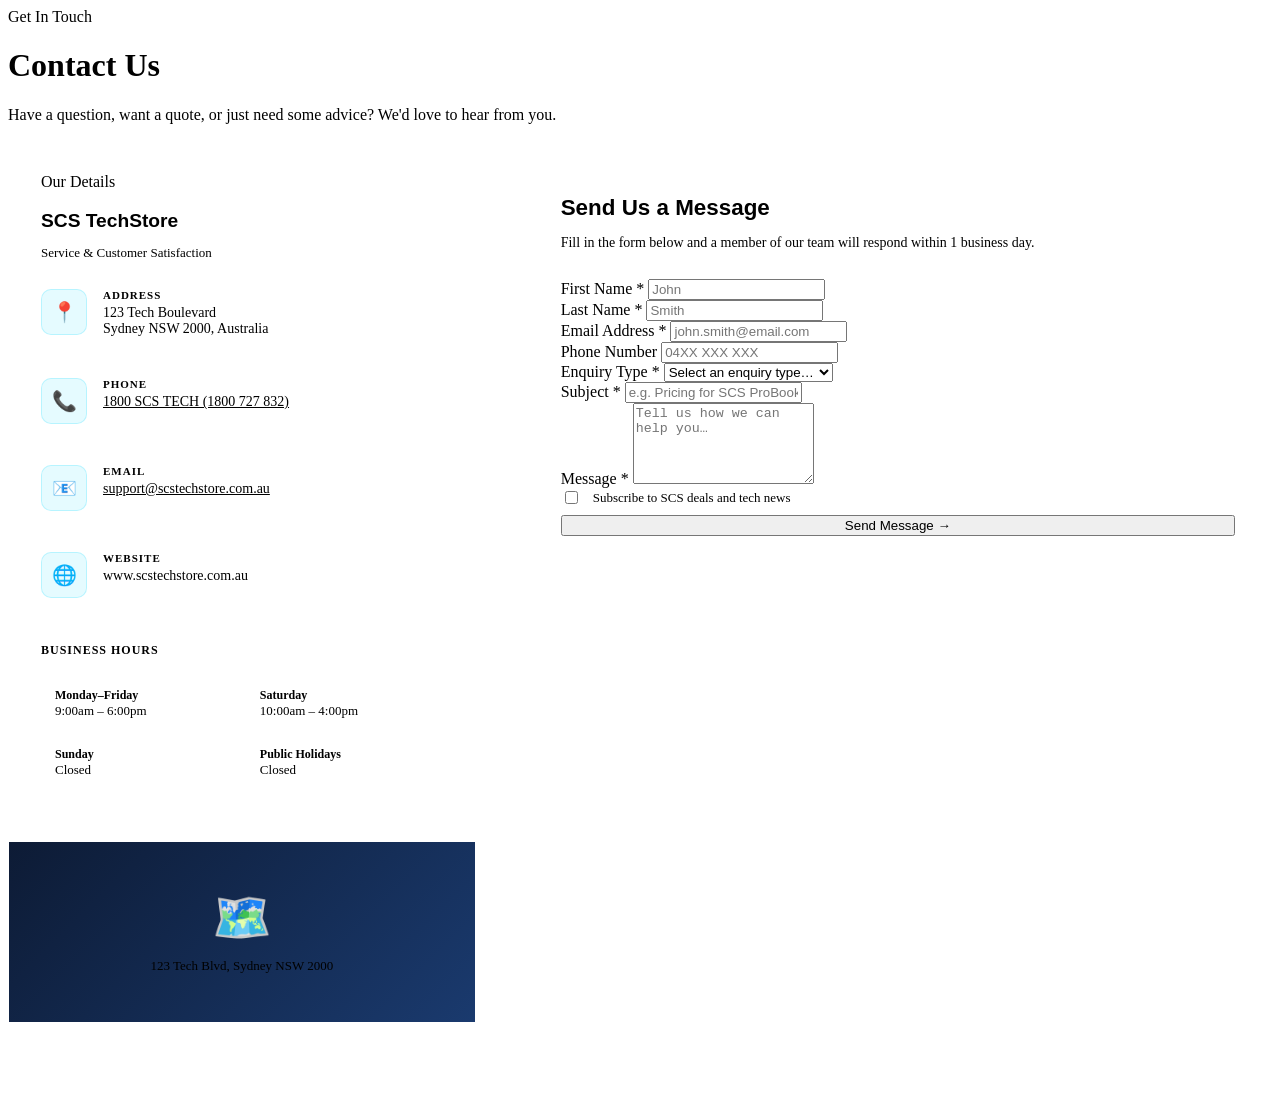
==== contact.html @ ad7700cf "Add files via upload" ====
<!DOCTYPE html>
<html lang="en">
<head>
  <meta charset="UTF-8" />
  <meta name="viewport" content="width=device-width, initial-scale=1.0" />
  <meta name="description" content="Contact SCS TechStore — we're here to help with any tech questions or orders." />
  <title>Contact Us — SCS TechStore</title>
  <link rel="stylesheet" href="../media/style.css" />
  <style>
    .contact-grid {
      display: grid;
      grid-template-columns: 1fr 1.6fr;
      gap: 48px;
      align-items: start;
    }

    .info-card {
      background: var(--slate);
      border: 1px solid rgba(255,255,255,0.06);
      border-radius: var(--radius);
      padding: 32px;
    }

    .form-card {
      background: var(--slate);
      border: 1px solid rgba(255,255,255,0.06);
      border-radius: var(--radius);
      padding: 36px;
    }

    .contact-detail {
      display: flex;
      align-items: flex-start;
      gap: 16px;
      padding: 20px 0;
      border-bottom: 1px solid rgba(255,255,255,0.06);
    }
    .contact-detail:last-of-type { border-bottom: none; }

    .ci-icon {
      width: 44px; height: 44px;
      background: rgba(0,212,255,0.1);
      border: 1px solid rgba(0,212,255,0.2);
      border-radius: 10px;
      display: flex; align-items: center; justify-content: center;
      font-size: 20px;
      flex-shrink: 0;
    }

    .ci-label {
      font-size: 11px; font-weight: 700;
      text-transform: uppercase; letter-spacing: 1px;
      color: var(--muted); margin-bottom: 4px;
    }
    .ci-value { color: var(--white); font-size: 14px; font-weight: 500; }

    .hours-grid {
      display: grid;
      grid-template-columns: 1fr 1fr;
      gap: 8px;
      margin-top: 20px;
    }
    .hour-row {
      display: flex; flex-direction: column;
      background: rgba(255,255,255,0.04);
      border-radius: 8px; padding: 10px 14px;
    }
    .hour-day { font-size: 12px; color: var(--muted); font-weight: 600; }
    .hour-time { font-size: 13px; color: var(--light); }

    .form-card h2 {
      font-family: 'Space Grotesk', sans-serif;
      font-size: 1.4rem; font-weight: 700;
      color: var(--white); margin-bottom: 8px;
    }
    .form-card p { font-size: 14px; color: var(--muted); margin-bottom: 28px; }

    .success-msg {
      display: none;
      background: rgba(16,185,129,0.1);
      border: 1px solid rgba(16,185,129,0.3);
      border-radius: 10px;
      padding: 20px;
      text-align: center;
      margin-top: 16px;
    }
    .success-msg.visible { display: block; }
    .success-msg h4 { color: #34D399; font-family: 'Space Grotesk', sans-serif; margin-bottom: 6px; }
    .success-msg p { color: var(--muted); font-size: 14px; margin: 0; }

    @media (max-width: 768px) {
      .contact-grid { grid-template-columns: 1fr; }
    }
  </style>
</head>
<body>

  <header id="site-header"></header>

  <div class="page-header">
    <div class="container">
      <span class="section-label">Get In Touch</span>
      <h1>Contact Us</h1>
      <p>Have a question, want a quote, or just need some advice? We'd love to hear from you.</p>
    </div>
  </div>

  <main>
    <div class="container" style="padding-bottom: 80px;">
      <div class="contact-grid">

        <!-- Contact Information -->
        <div>
          <div class="info-card">
            <span class="section-label">Our Details</span>
            <h3 style="font-family:'Space Grotesk',sans-serif; font-size:1.2rem; font-weight:700; color:var(--white); margin-bottom:4px;">SCS TechStore</h3>
            <p style="font-size:13px; color:var(--muted); margin-bottom:8px;">Service &amp; Customer Satisfaction</p>

            <div class="contact-detail">
              <div class="ci-icon">&#x1F4CD;</div>
              <div>
                <div class="ci-label">Address</div>
                <div class="ci-value">123 Tech Boulevard<br>Sydney NSW 2000, Australia</div>
              </div>
            </div>

            <div class="contact-detail">
              <div class="ci-icon">&#x1F4DE;</div>
              <div>
                <div class="ci-label">Phone</div>
                <div class="ci-value"><a href="tel:1800727832" style="color:var(--cyan);">1800 SCS TECH (1800 727 832)</a></div>
              </div>
            </div>

            <div class="contact-detail">
              <div class="ci-icon">&#x1F4E7;</div>
              <div>
                <div class="ci-label">Email</div>
                <div class="ci-value"><a href="mailto:support@scstechstore.com.au" style="color:var(--cyan);">support@scstechstore.com.au</a></div>
              </div>
            </div>

            <div class="contact-detail">
              <div class="ci-icon">&#x1F310;</div>
              <div>
                <div class="ci-label">Website</div>
                <div class="ci-value">www.scstechstore.com.au</div>
              </div>
            </div>

            <div style="margin-top: 24px;">
              <div style="font-size:12px; font-weight:700; text-transform:uppercase; letter-spacing:1px; color:var(--muted); margin-bottom:12px;">Business Hours</div>
              <div class="hours-grid">
                <div class="hour-row"><span class="hour-day">Monday–Friday</span><span class="hour-time">9:00am – 6:00pm</span></div>
                <div class="hour-row"><span class="hour-day">Saturday</span><span class="hour-time">10:00am – 4:00pm</span></div>
                <div class="hour-row"><span class="hour-day">Sunday</span><span class="hour-time">Closed</span></div>
                <div class="hour-row"><span class="hour-day">Public Holidays</span><span class="hour-time">Closed</span></div>
              </div>
            </div>
          </div>

          <!-- Map placeholder -->
          <div style="margin-top:20px; background:var(--slate); border:1px solid rgba(255,255,255,0.06); border-radius:var(--radius); overflow:hidden;">
            <div style="height:180px; background:linear-gradient(135deg,#0D1B35,#1A3A6E); display:flex; align-items:center; justify-content:center; flex-direction:column; gap:12px;">
              <span style="font-size:48px;">&#x1F5FA;&#xFE0F;</span>
              <span style="font-size:13px; color:var(--muted);">123 Tech Blvd, Sydney NSW 2000</span>
            </div>
          </div>
        </div>

        <!-- Contact Form -->
        <div class="form-card">
          <h2>Send Us a Message</h2>
          <p>Fill in the form below and a member of our team will respond within 1 business day.</p>

          <div id="contact-form">
            <div class="form-row">
              <div class="form-group">
                <label for="fname">First Name *</label>
                <input type="text" id="fname" placeholder="John" required />
              </div>
              <div class="form-group">
                <label for="lname">Last Name *</label>
                <input type="text" id="lname" placeholder="Smith" required />
              </div>
            </div>

            <div class="form-group">
              <label for="email">Email Address *</label>
              <input type="email" id="email" placeholder="john.smith@email.com" required />
            </div>

            <div class="form-group">
              <label for="phone">Phone Number</label>
              <input type="tel" id="phone" placeholder="04XX XXX XXX" />
            </div>

            <div class="form-group">
              <label for="enquiry">Enquiry Type *</label>
              <select id="enquiry">
                <option value="" disabled selected>Select an enquiry type…</option>
                <option>Product Enquiry</option>
                <option>Repair / Service Booking</option>
                <option>Order / Delivery Issue</option>
                <option>Business / Bulk Order</option>
                <option>Technical Support</option>
                <option>General Enquiry</option>
              </select>
            </div>

            <div class="form-group">
              <label for="subject">Subject *</label>
              <input type="text" id="subject" placeholder="e.g. Pricing for SCS ProBook 15" required />
            </div>

            <div class="form-group">
              <label for="message">Message *</label>
              <textarea id="message" rows="5" placeholder="Tell us how we can help you…" required></textarea>
            </div>

            <div class="form-group" style="display:flex; align-items:center; gap:12px;">
              <input type="checkbox" id="newsletter" style="width:auto; accent-color:var(--cyan);" />
              <label for="newsletter" style="font-size:13px; color:var(--muted); font-weight:400; margin:0; cursor:pointer;">Subscribe to SCS deals and tech news</label>
            </div>

            <button class="btn btn-primary" style="width:100%; justify-content:center; margin-top:8px;" onclick="submitForm()">
              Send Message &#x2192;
            </button>
          </div>

          <div class="success-msg" id="success-msg">
            <h4>&#x2713; Message Sent!</h4>
            <p>Thanks for reaching out. We'll get back to you within 1 business day.</p>
          </div>
        </div>

      </div>
    </div>
  </main>

  <footer id="site-footer"></footer>

  <script>
    const s = document.createElement('script');
    s.src = '../scripts/nav.js';
    document.head.appendChild(s);

    function submitForm() {
      const req = ['fname','lname','email','enquiry','subject','message'];
      let ok = true;
      req.forEach(id => {
        const el = document.getElementById(id);
        if (!el.value.trim()) {
          el.style.borderColor = '#F87171';
          ok = false;
        } else {
          el.style.borderColor = '';
        }
      });
      if (!ok) { alert('Please fill in all required fields.'); return; }
      document.getElementById('contact-form').style.display = 'none';
      document.getElementById('success-msg').classList.add('visible');
    }
  </script>
</body>
</html>
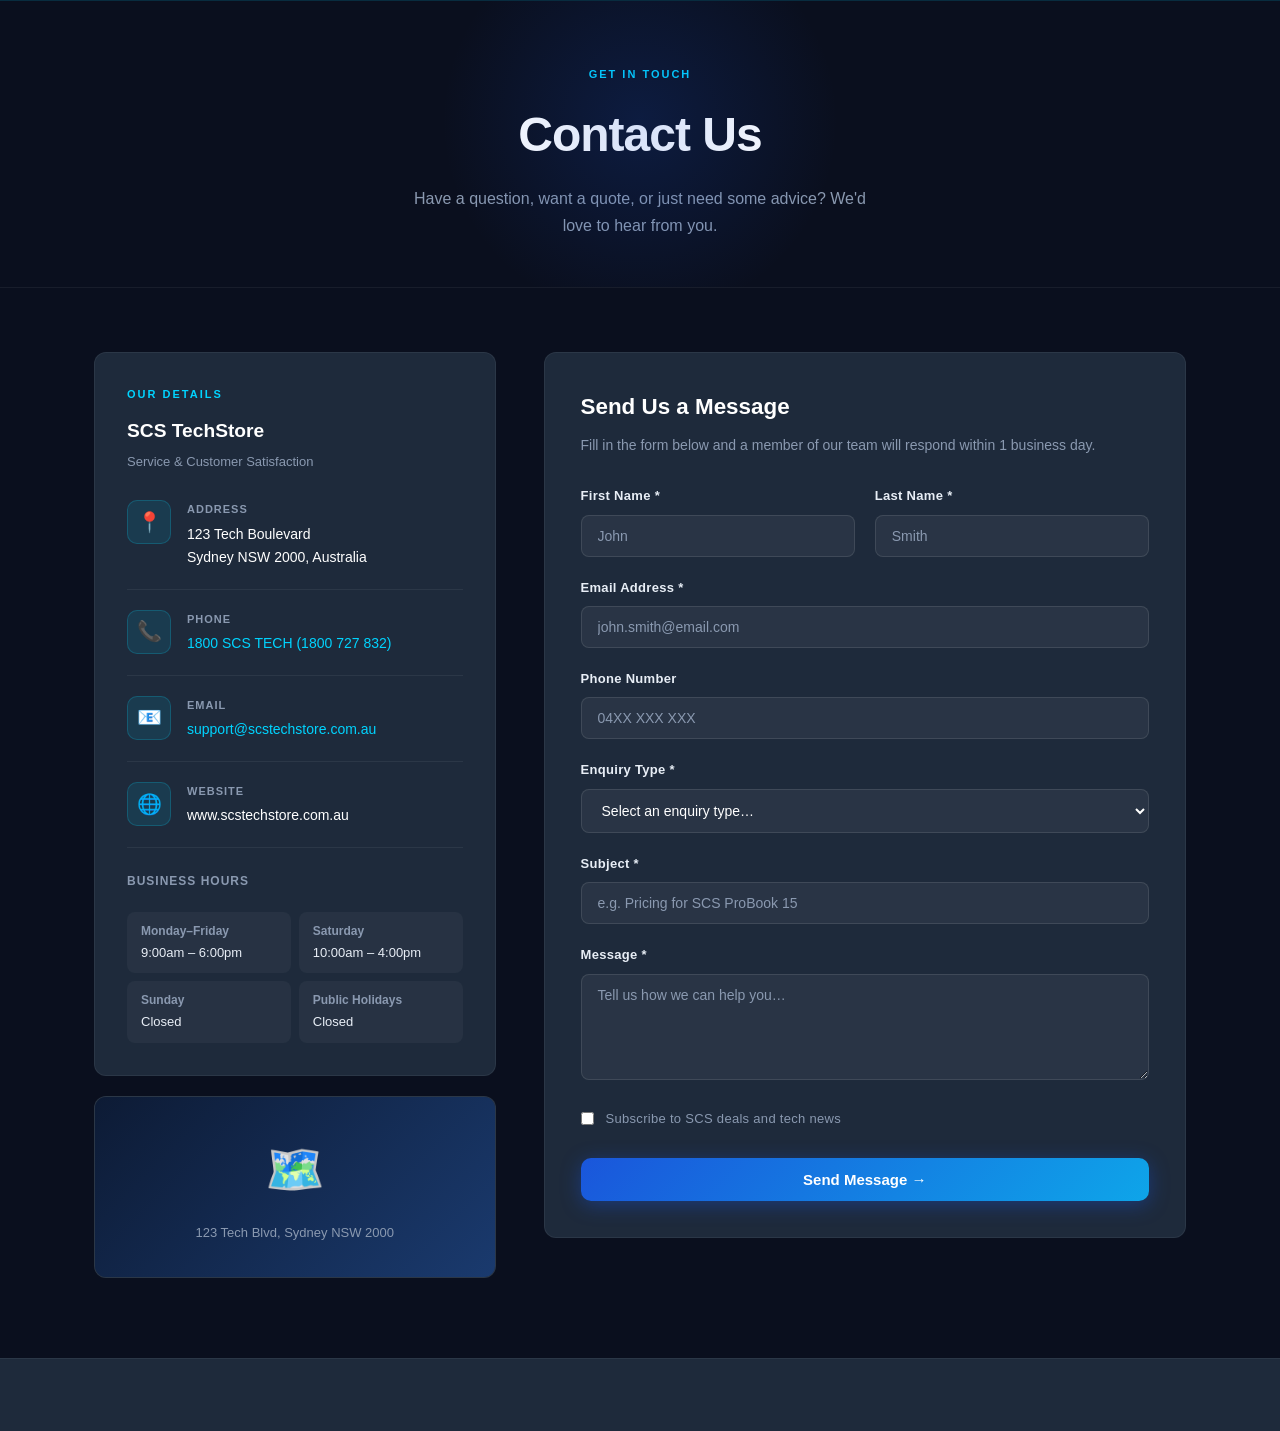
==== commit d1585098: "Update contact.html" ====
--- a/contact.html
+++ b/contact.html
@@ -5,7 +5,7 @@
   <meta name="viewport" content="width=device-width, initial-scale=1.0" />
   <meta name="description" content="Contact SCS TechStore — we're here to help with any tech questions or orders." />
   <title>Contact Us — SCS TechStore</title>
-  <link rel="stylesheet" href="../media/style.css" />
+<link rel="stylesheet" href="style.css" />
   <style>
     .contact-grid {
       display: grid;
--- a/style.css
+++ b/style.css
@@ -0,0 +1,638 @@
+/* =============================================
+   SCS Online Computer Store — Global Stylesheet
+   © Service & Customer Satisfaction (SCS) 2023
+   ============================================= */
+
+@import url('https://fonts.googleapis.com/css2?family=Space+Grotesk:wght@300;400;500;600;700&family=Inter:wght@300;400;500;600&display=swap');
+
+/* ── Reset & Base ── */
+*, *::before, *::after { box-sizing: border-box; margin: 0; padding: 0; }
+
+:root {
+  --navy:    #0A0F1E;
+  --blue:    #1A56DB;
+  --cyan:    #00D4FF;
+  --slate:   #1E2A3B;
+  --mid:     #2C3E55;
+  --light:   #E8EEF6;
+  --white:   #FFFFFF;
+  --accent:  #00D4FF;
+  --muted:   #8A99B0;
+  --success: #10B981;
+  --font-display: 'Space Grotesk', sans-serif;
+  --font-body:    'Inter', sans-serif;
+  --radius: 12px;
+  --shadow: 0 4px 24px rgba(0,0,0,0.3);
+  --transition: 0.25s cubic-bezier(0.4,0,0.2,1);
+}
+
+html { scroll-behavior: smooth; }
+
+body {
+  font-family: var(--font-body);
+  background: var(--navy);
+  color: var(--light);
+  line-height: 1.65;
+  min-height: 100vh;
+  display: flex;
+  flex-direction: column;
+}
+
+a { color: var(--cyan); text-decoration: none; transition: color var(--transition); }
+a:hover { color: var(--white); }
+img { max-width: 100%; display: block; }
+ul { list-style: none; }
+
+/* ── Layout ── */
+.container { max-width: 1140px; margin: 0 auto; padding: 0 24px; }
+
+/* ── Header / Nav ── */
+header {
+  background: rgba(10,15,30,0.96);
+  backdrop-filter: blur(12px);
+  border-bottom: 1px solid rgba(0,212,255,0.15);
+  position: sticky;
+  top: 0;
+  z-index: 100;
+}
+
+.header-inner {
+  display: flex;
+  align-items: center;
+  justify-content: space-between;
+  padding: 14px 24px;
+  max-width: 1140px;
+  margin: 0 auto;
+}
+
+/* Logo */
+.logo {
+  display: flex;
+  align-items: center;
+  gap: 12px;
+  text-decoration: none;
+}
+
+.logo-mark {
+  width: 44px;
+  height: 44px;
+  background: linear-gradient(135deg, var(--blue), var(--cyan));
+  border-radius: 10px;
+  display: flex;
+  align-items: center;
+  justify-content: center;
+  font-family: var(--font-display);
+  font-weight: 700;
+  font-size: 18px;
+  color: var(--white);
+  letter-spacing: -1px;
+  flex-shrink: 0;
+  box-shadow: 0 0 20px rgba(0,212,255,0.3);
+}
+
+.logo-text { display: flex; flex-direction: column; line-height: 1.2; }
+.logo-name {
+  font-family: var(--font-display);
+  font-weight: 700;
+  font-size: 18px;
+  color: var(--white);
+  letter-spacing: -0.3px;
+}
+.logo-tagline {
+  font-size: 10px;
+  font-weight: 500;
+  color: var(--cyan);
+  text-transform: uppercase;
+  letter-spacing: 1.5px;
+}
+
+/* Nav links */
+nav ul {
+  display: flex;
+  gap: 4px;
+  align-items: center;
+}
+
+nav ul li a {
+  display: block;
+  padding: 8px 16px;
+  font-size: 14px;
+  font-weight: 500;
+  color: var(--muted);
+  border-radius: 8px;
+  transition: all var(--transition);
+}
+
+nav ul li a:hover,
+nav ul li a.active {
+  color: var(--white);
+  background: rgba(0,212,255,0.1);
+}
+
+nav ul li a.active {
+  color: var(--cyan);
+}
+
+/* ── Hero ── */
+.hero {
+  padding: 96px 24px 80px;
+  text-align: center;
+  position: relative;
+  overflow: hidden;
+}
+
+.hero::before {
+  content: '';
+  position: absolute;
+  top: -120px; left: 50%;
+  transform: translateX(-50%);
+  width: 600px; height: 600px;
+  background: radial-gradient(circle, rgba(26,86,219,0.25) 0%, transparent 70%);
+  pointer-events: none;
+}
+
+.hero-eyebrow {
+  display: inline-flex;
+  align-items: center;
+  gap: 8px;
+  background: rgba(0,212,255,0.1);
+  border: 1px solid rgba(0,212,255,0.25);
+  border-radius: 999px;
+  padding: 6px 16px;
+  font-size: 12px;
+  font-weight: 600;
+  color: var(--cyan);
+  text-transform: uppercase;
+  letter-spacing: 1.5px;
+  margin-bottom: 28px;
+}
+
+.hero h1 {
+  font-family: var(--font-display);
+  font-size: clamp(2.4rem, 6vw, 4rem);
+  font-weight: 700;
+  line-height: 1.1;
+  color: var(--white);
+  margin-bottom: 20px;
+  letter-spacing: -1.5px;
+}
+
+.hero h1 span {
+  background: linear-gradient(90deg, var(--blue), var(--cyan));
+  -webkit-background-clip: text;
+  -webkit-text-fill-color: transparent;
+  background-clip: text;
+}
+
+.hero p {
+  font-size: 1.1rem;
+  color: var(--muted);
+  max-width: 560px;
+  margin: 0 auto 36px;
+}
+
+.btn {
+  display: inline-flex;
+  align-items: center;
+  gap: 8px;
+  padding: 13px 28px;
+  border-radius: 10px;
+  font-family: var(--font-body);
+  font-size: 15px;
+  font-weight: 600;
+  cursor: pointer;
+  transition: all var(--transition);
+  border: none;
+  text-decoration: none;
+}
+
+.btn-primary {
+  background: linear-gradient(135deg, var(--blue), #0EA5E9);
+  color: var(--white);
+  box-shadow: 0 4px 20px rgba(26,86,219,0.4);
+}
+
+.btn-primary:hover {
+  transform: translateY(-2px);
+  box-shadow: 0 8px 28px rgba(26,86,219,0.5);
+  color: var(--white);
+}
+
+.btn-outline {
+  background: transparent;
+  color: var(--light);
+  border: 1px solid rgba(255,255,255,0.2);
+}
+
+.btn-outline:hover {
+  background: rgba(255,255,255,0.06);
+  border-color: rgba(255,255,255,0.4);
+  color: var(--white);
+}
+
+.hero-btns { display: flex; gap: 12px; justify-content: center; flex-wrap: wrap; }
+
+/* ── Section common ── */
+section { padding: 72px 0; }
+.section-label {
+  display: block;
+  font-size: 11px;
+  font-weight: 700;
+  text-transform: uppercase;
+  letter-spacing: 2px;
+  color: var(--cyan);
+  margin-bottom: 12px;
+}
+.section-title {
+  font-family: var(--font-display);
+  font-size: clamp(1.6rem, 3vw, 2.2rem);
+  font-weight: 700;
+  color: var(--white);
+  letter-spacing: -0.5px;
+  margin-bottom: 16px;
+}
+.section-sub {
+  color: var(--muted);
+  font-size: 1rem;
+  max-width: 520px;
+  margin-bottom: 48px;
+}
+
+/* ── Cards ── */
+.card {
+  background: var(--slate);
+  border: 1px solid rgba(255,255,255,0.06);
+  border-radius: var(--radius);
+  padding: 28px;
+  transition: all var(--transition);
+}
+
+.card:hover {
+  border-color: rgba(0,212,255,0.25);
+  transform: translateY(-4px);
+  box-shadow: 0 12px 32px rgba(0,0,0,0.4);
+}
+
+/* ── Stats bar ── */
+.stats-bar {
+  background: var(--slate);
+  border-top: 1px solid rgba(255,255,255,0.06);
+  border-bottom: 1px solid rgba(255,255,255,0.06);
+  padding: 32px 0;
+}
+
+.stats-grid {
+  display: grid;
+  grid-template-columns: repeat(4, 1fr);
+  gap: 24px;
+  text-align: center;
+}
+
+.stat-num {
+  font-family: var(--font-display);
+  font-size: 2rem;
+  font-weight: 700;
+  color: var(--cyan);
+  display: block;
+}
+.stat-label { font-size: 13px; color: var(--muted); margin-top: 4px; }
+
+/* ── Features grid ── */
+.features-grid {
+  display: grid;
+  grid-template-columns: repeat(auto-fit, minmax(280px, 1fr));
+  gap: 20px;
+}
+
+.feature-icon {
+  width: 48px; height: 48px;
+  background: rgba(0,212,255,0.1);
+  border-radius: 10px;
+  display: flex; align-items: center; justify-content: center;
+  margin-bottom: 20px;
+  font-size: 22px;
+}
+
+.feature-title {
+  font-family: var(--font-display);
+  font-size: 1rem;
+  font-weight: 600;
+  color: var(--white);
+  margin-bottom: 8px;
+}
+
+.feature-desc { font-size: 14px; color: var(--muted); line-height: 1.6; }
+
+/* ── Table ── */
+.table-wrapper {
+  overflow-x: auto;
+  border-radius: var(--radius);
+  border: 1px solid rgba(255,255,255,0.08);
+}
+
+table {
+  width: 100%;
+  border-collapse: collapse;
+  font-size: 14px;
+}
+
+thead {
+  background: linear-gradient(90deg, var(--blue), #0EA5E9);
+}
+
+thead th {
+  padding: 14px 20px;
+  text-align: left;
+  font-weight: 600;
+  font-size: 12px;
+  text-transform: uppercase;
+  letter-spacing: 1px;
+  color: var(--white);
+}
+
+tbody tr {
+  border-bottom: 1px solid rgba(255,255,255,0.05);
+  transition: background var(--transition);
+}
+
+tbody tr:last-child { border-bottom: none; }
+tbody tr:hover { background: rgba(0,212,255,0.04); }
+
+tbody td {
+  padding: 14px 20px;
+  color: var(--light);
+}
+
+tbody tr:nth-child(even) td { background: rgba(255,255,255,0.02); }
+
+.badge {
+  display: inline-block;
+  padding: 3px 10px;
+  border-radius: 999px;
+  font-size: 11px;
+  font-weight: 600;
+}
+.badge-blue  { background: rgba(26,86,219,0.2);  color: #60A5FA; }
+.badge-green { background: rgba(16,185,129,0.2); color: #34D399; }
+.badge-cyan  { background: rgba(0,212,255,0.15); color: var(--cyan); }
+
+/* ── Form ── */
+.form-group { margin-bottom: 20px; }
+.form-group label {
+  display: block;
+  font-size: 13px;
+  font-weight: 600;
+  color: var(--light);
+  margin-bottom: 8px;
+  letter-spacing: 0.3px;
+}
+
+.form-group input,
+.form-group textarea,
+.form-group select {
+  width: 100%;
+  padding: 12px 16px;
+  background: rgba(255,255,255,0.05);
+  border: 1px solid rgba(255,255,255,0.1);
+  border-radius: 8px;
+  color: var(--white);
+  font-family: var(--font-body);
+  font-size: 14px;
+  outline: none;
+  transition: border-color var(--transition), box-shadow var(--transition);
+}
+
+.form-group input:focus,
+.form-group textarea:focus,
+.form-group select:focus {
+  border-color: var(--cyan);
+  box-shadow: 0 0 0 3px rgba(0,212,255,0.12);
+}
+
+.form-group input::placeholder,
+.form-group textarea::placeholder { color: var(--muted); }
+
+.form-row { display: grid; grid-template-columns: 1fr 1fr; gap: 20px; }
+
+/* ── Gallery grid ── */
+.gallery-grid {
+  display: grid;
+  grid-template-columns: repeat(auto-fill, minmax(260px, 1fr));
+  gap: 20px;
+}
+
+.gallery-item {
+  border-radius: var(--radius);
+  overflow: hidden;
+  border: 1px solid rgba(255,255,255,0.06);
+  background: var(--slate);
+  transition: all var(--transition);
+  cursor: pointer;
+}
+
+.gallery-item:hover {
+  transform: scale(1.02);
+  border-color: rgba(0,212,255,0.3);
+  box-shadow: 0 8px 28px rgba(0,212,255,0.15);
+}
+
+.gallery-thumb {
+  width: 100%;
+  height: 200px;
+  display: flex;
+  align-items: center;
+  justify-content: center;
+  font-size: 60px;
+  background: linear-gradient(135deg, var(--slate), var(--mid));
+}
+
+.gallery-caption {
+  padding: 14px 16px;
+  font-size: 13px;
+  font-weight: 500;
+  color: var(--light);
+}
+
+/* ── Sitemap ── */
+.sitemap-tree {
+  font-family: var(--font-display);
+}
+
+.sitemap-root {
+  background: linear-gradient(135deg, var(--blue), #0EA5E9);
+  border-radius: var(--radius);
+  padding: 16px 24px;
+  text-align: center;
+  font-weight: 700;
+  font-size: 1.1rem;
+  margin-bottom: 32px;
+  display: inline-block;
+  width: 100%;
+}
+
+.sitemap-branches {
+  display: grid;
+  grid-template-columns: repeat(auto-fit, minmax(160px, 1fr));
+  gap: 16px;
+  position: relative;
+}
+
+.sitemap-node {
+  background: var(--slate);
+  border: 1px solid rgba(0,212,255,0.2);
+  border-radius: var(--radius);
+  padding: 16px 20px;
+  text-align: center;
+  font-size: 14px;
+  font-weight: 600;
+  color: var(--light);
+  transition: all var(--transition);
+  text-decoration: none;
+  display: block;
+}
+
+.sitemap-node:hover {
+  border-color: var(--cyan);
+  color: var(--cyan);
+  transform: translateY(-4px);
+}
+
+.sitemap-node .node-file {
+  font-size: 11px;
+  color: var(--muted);
+  font-weight: 400;
+  font-family: monospace;
+  margin-top: 4px;
+}
+
+/* ── Contact ── */
+.contact-grid {
+  display: grid;
+  grid-template-columns: 1fr 1.5fr;
+  gap: 40px;
+  align-items: start;
+}
+
+.contact-info-item {
+  display: flex;
+  align-items: flex-start;
+  gap: 16px;
+  margin-bottom: 28px;
+}
+
+.contact-icon {
+  width: 44px; height: 44px;
+  background: rgba(0,212,255,0.1);
+  border-radius: 10px;
+  display: flex; align-items: center; justify-content: center;
+  font-size: 20px;
+  flex-shrink: 0;
+}
+
+.contact-info-item h4 {
+  font-size: 13px;
+  font-weight: 600;
+  text-transform: uppercase;
+  letter-spacing: 1px;
+  color: var(--muted);
+  margin-bottom: 4px;
+}
+
+.contact-info-item p { color: var(--light); font-size: 15px; }
+
+/* ── Footer ── */
+footer {
+  background: var(--slate);
+  border-top: 1px solid rgba(255,255,255,0.06);
+  padding: 48px 0 24px;
+  margin-top: auto;
+}
+
+.footer-inner {
+  display: grid;
+  grid-template-columns: 2fr 1fr 1fr;
+  gap: 40px;
+  margin-bottom: 40px;
+}
+
+.footer-brand p {
+  font-size: 14px;
+  color: var(--muted);
+  margin-top: 12px;
+  line-height: 1.7;
+  max-width: 280px;
+}
+
+.footer-col h4 {
+  font-family: var(--font-display);
+  font-size: 13px;
+  font-weight: 700;
+  color: var(--white);
+  text-transform: uppercase;
+  letter-spacing: 1px;
+  margin-bottom: 16px;
+}
+
+.footer-col ul li { margin-bottom: 10px; }
+.footer-col ul li a { font-size: 14px; color: var(--muted); transition: color var(--transition); }
+.footer-col ul li a:hover { color: var(--cyan); }
+
+.footer-bottom {
+  border-top: 1px solid rgba(255,255,255,0.06);
+  padding-top: 24px;
+  display: flex;
+  align-items: center;
+  justify-content: space-between;
+  font-size: 13px;
+  color: var(--muted);
+}
+
+.footer-bottom a { color: var(--muted); }
+.footer-bottom a:hover { color: var(--cyan); }
+
+/* ── Page Header ── */
+.page-header {
+  padding: 64px 24px 48px;
+  text-align: center;
+  border-bottom: 1px solid rgba(255,255,255,0.06);
+  margin-bottom: 64px;
+  position: relative;
+  overflow: hidden;
+}
+
+.page-header::before {
+  content: '';
+  position: absolute;
+  top: -80px; left: 50%;
+  transform: translateX(-50%);
+  width: 400px; height: 400px;
+  background: radial-gradient(circle, rgba(26,86,219,0.18) 0%, transparent 70%);
+  pointer-events: none;
+}
+
+.page-header h1 {
+  font-family: var(--font-display);
+  font-size: clamp(2rem, 5vw, 3rem);
+  font-weight: 700;
+  color: var(--white);
+  letter-spacing: -1px;
+  margin-bottom: 12px;
+}
+
+.page-header p { font-size: 1rem; color: var(--muted); max-width: 480px; margin: 0 auto; }
+
+/* ── Responsive ── */
+@media (max-width: 768px) {
+  .stats-grid         { grid-template-columns: repeat(2, 1fr); }
+  .contact-grid       { grid-template-columns: 1fr; }
+  .footer-inner       { grid-template-columns: 1fr; }
+  .form-row           { grid-template-columns: 1fr; }
+  nav ul li a         { padding: 8px 10px; font-size: 13px; }
+  .hero               { padding: 64px 24px 56px; }
+}
+
+@media (max-width: 560px) {
+  .stats-grid         { grid-template-columns: 1fr 1fr; }
+  nav ul              { gap: 2px; }
+  nav ul li a         { font-size: 12px; padding: 7px 8px; }
+}
